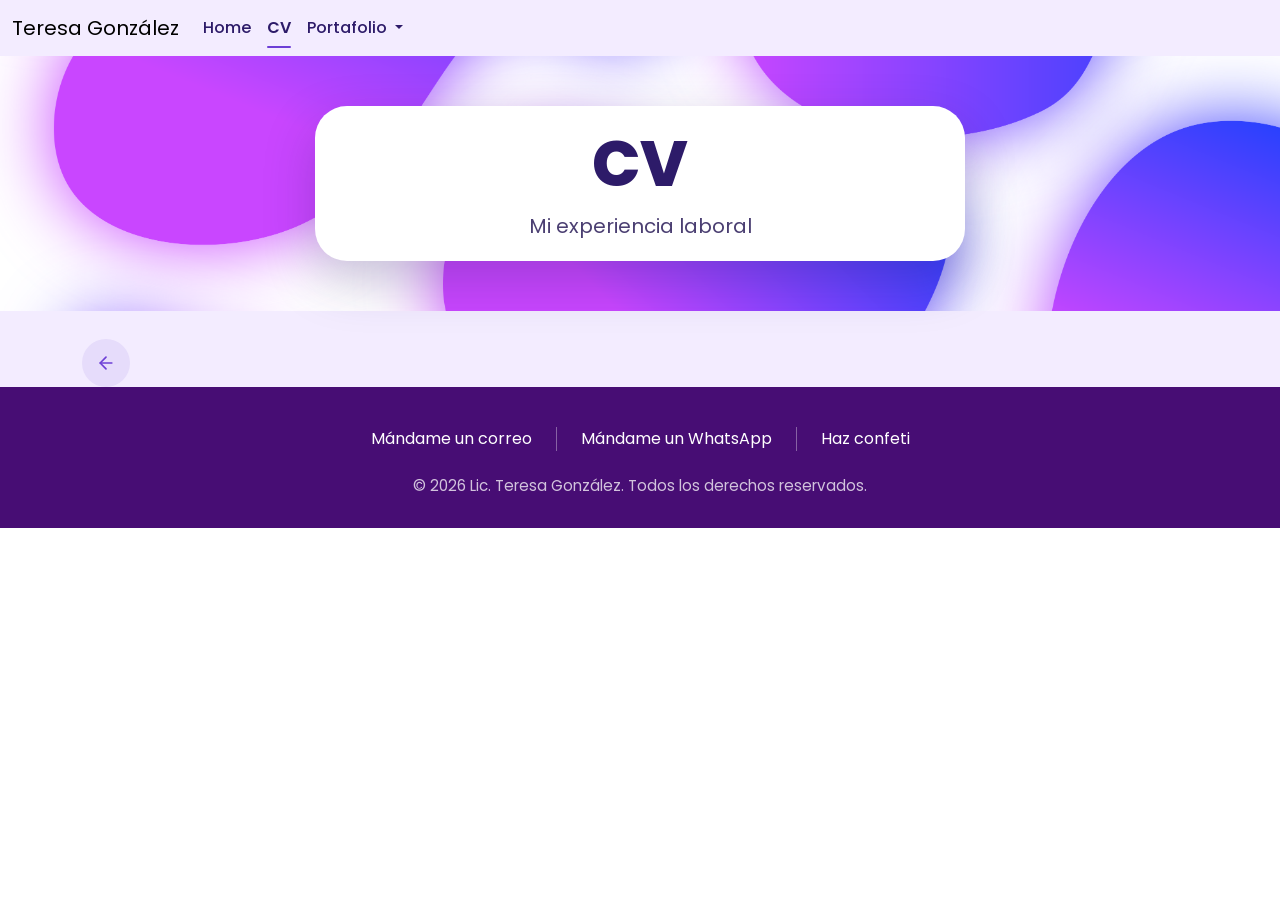
==== Links/CV.html @ d0bfdb19 "Add files via upload" ====
<!doctype html>
<html lang="en">
  <head>
    <meta charset="UTF-8" />
    <meta name="viewport" content="width=device-width, initial-scale=1.0" />
    <title>Portafolio</title>
    <link
      href="https://cdn.jsdelivr.net/npm/bootstrap@5.3.3/dist/css/bootstrap.min.css"
      rel="stylesheet"
    />
    <link rel="preconnect" href="https://fonts.googleapis.com" />
    <link rel="preconnect" href="https://fonts.gstatic.com" crossorigin />
    <link
      href="https://fonts.googleapis.com/css2?family=Poppins:wght@400;500;600;700;800&display=swap"
      rel="stylesheet"
    />
    <link rel="stylesheet" href="../style.css" />
  </head>
  <body>
    <nav class="navbar navbar-expand-lg navbar-light main-nav">
      <div class="container-fluid">
        <a class="navbar-brand" href="#">Teresa González</a>
        <button
          class="navbar-toggler"
          type="button"
          data-bs-toggle="collapse"
          data-bs-target="#navbarNavDropdown"
          aria-controls="navbarNavDropdown"
          aria-expanded="false"
          aria-label="Toggle navigation"
        >
          <span class="navbar-toggler-icon"></span>
        </button>
        <div class="collapse navbar-collapse" id="navbarNavDropdown">
          <ul class="navbar-nav">
            <li class="nav-item">
              <a
                class="nav-link"
                href="../index.html"
                >Home</a
              >
            </li>
            <li class="nav-item">
              <a class="nav-link active" aria-current="page" href="CV.html">CV</a>
            </li>
            <li class="nav-item dropdown">
              <a
                class="nav-link dropdown-toggle"
                href="#"
                id="navbarDropdownMenuLink"
                role="button"
                data-bs-toggle="dropdown"
                aria-expanded="false"
              >
                Portafolio
              </a>
              <ul
                class="dropdown-menu"
                aria-labelledby="navbarDropdownMenuLink"
              >
                  <a class="dropdown-item" href="MotionGraphics.html"
                    >Motion Graphics</a
                  >
                </li>
                <li>
                  <a class="dropdown-item" href="Manufactura.html"
                    >Manufactura</a
                  >
                </li>
                <li>
                  <a class="dropdown-item" href="Renders.html">Renders</a>
                </li>
                <li>
                  <a class="dropdown-item" href="DiseñoGrafico.html"
                    >Diseño Gráfico</a
                  >
                </li>
              </ul>
            </li>
          </ul>
        </div>
      </div>
    </nav>
    <section class="page-hero">
        <div class="page-hero-box">
            <h1>CV</h1>
            <p>Mi experiencia laboral</p>
        </div>
    </section>
    <section class="back-section">
      <div class="container">
        <a href="Portafolio.html" class="card-h-arrow" aria-label="Volver a Portafolio">
          <svg width="20" height="20" viewBox="0 0 24 24" fill="none"
              stroke="currentColor" stroke-width="2"
              stroke-linecap="round" stroke-linejoin="round" aria-hidden="true">
            <line x1="19" y1="12" x2="5" y2="12" />
            <polyline points="12 19 5 12 12 5" />
          </svg>
        </a>
      </div>
    </section>
    <footer class="site-footer">
      <nav class="footer-links" aria-label="Contacto">
        <a href="mailto:teresasofiagonzalez@gmail.com">Mándame un correo</a>
        <a
          href="https://wa.me/525539582514"
          target="_blank"
          rel="noopener noreferrer"
          >Mándame un WhatsApp</a
        >
        <a
          href="https://confettipage.com/en"
          target="_blank"
          rel="noopener noreferrer"
          >Haz confeti</a
        >
      </nav>
      <p class="footer-copy">
        © 2026 Lic. Teresa González. Todos los derechos reservados.
      </p>
    </footer>
    <script src="https://cdn.jsdelivr.net/npm/bootstrap@5.3.3/dist/js/bootstrap.bundle.min.js"></script>
  </body>
</html>
---- style.css ----
body {
  font-family: "Poppins", sans-serif;
}

.hero {
  background-image: url("./Images/fondoPorta.png");
  background-size: cover;
  background-position: center;
  background-repeat: no-repeat;
  min-height: calc(100vh - 56px); /* alto de pantalla menos la navbar */
  padding: 60px 0;
  display: flex;
  align-items: center;
  overflow: hidden;
}

.hero > .container-fluid {
  width: 100%;
  isolation: isolate;
}

/* Foto más grande */
.profile-pic {
  width: min(460px, 80vw);
  aspect-ratio: 1;
  object-fit: cover;
  border-radius: 50%;
  border: 10px solid #fcfaff;
  box-shadow: 0 14px 40px rgba(0, 0, 0, 0.3);
}

/* Controla la distancia entre la foto y el texto */
.hero-row {
  column-gap: 100px; /* sube o baja este valor para acercar o alejar */
}

.hero-text {
  position: relative; /* sin isolation aquí */
  max-width: 720px;
  padding: 50px 56px;
  background: #fcfaff;
  border-radius: 32px;
  box-shadow: 0 20px 50px rgba(45, 27, 105, 0.25);
}

/* Rectángulo morado detrás, desplazado arriba y a la derecha */

/* Textos más grandes */
.hero-hello {
  margin: 0;
  font-size: clamp(1.8rem, 3.5vw, 3rem);
  font-weight: 500;
  color: #2d1b69;
}

.hero-name {
  margin: 0 0 14px;
  font-size: clamp(4.5rem, 11vw, 9rem);
  font-weight: 800;
  line-height: 0.95;
  color: #2d1b69;
}

.hero-role {
  font-size: clamp(1.5rem, 3vw, 2.4rem);
  font-weight: 700;
  color: #2d1b69;
}

.hero-tags {
  font-size: clamp(1.1rem, 1.8vw, 1.5rem);
  color: #2d1b69;
  margin-bottom: 14px;
}

.hero-desc {
  max-width: 560px;
  font-size: clamp(1rem, 1.4vw, 1.2rem);
  color: #3f3470;
}

.card-h {
  flex-direction: row; /* imagen a la izquierda, texto a la derecha */
  align-items: center;
  gap: 24px;
  padding: 20px 24px;
  border: 1px solid #ece6fb;
  border-radius: 20px;
  background: #fcfaff;
  transition:
    transform 0.2s ease,
    box-shadow 0.2s ease;
}

.card-h:hover {
  transform: translateY(-4px);
  box-shadow: 0 10px 25px rgba(91, 58, 180, 0.18);
}

.card-h-img {
  width: 160px;
  height: 160px;
  flex-shrink: 0; /* la imagen no se encoge */
  object-fit: contain;
}

.card-h-body {
  flex: 1;
}

.card-h-title {
  margin-bottom: 8px;
  font-weight: 700;
  font-size: 2rem;
}

.card-h-title a {
  color: #2d1b69;
  text-decoration: none;
}

.card-h-text {
  margin: 0;
  color: #4b3f72;
}

.card-h-arrow {
  align-self: flex-end; /* la flecha queda abajo a la derecha */
  display: flex;
  align-items: center;
  justify-content: center;
  width: 48px;
  height: 48px;
  border-radius: 50%;
  background: #e6dcfb;
  color: #6d3fd6;
  font-size: 1.3rem;
  transition: background 0.2s ease;
}

.card-h:hover .card-h-arrow {
  background: #d3c0f7;
}

/* En pantallas pequeñas la imagen se reduce */
@media (max-width: 576px) {
  .card-h-img {
    width: 100px;
    height: 100px;
  }
}
.navbar .nav-link {
  position: relative;
  color: #2d1b69;
  font-weight: 500;
}

.navbar .nav-link::before {
  content: "";
  position: absolute;
  left: 0.5rem;
  right: 0.5rem;
  bottom: 0;
  height: 2px;
  background: #6d3fd6;
  border-radius: 2px;
  transform: scaleX(0); /* oculto por defecto */
  transition: transform 0.2s ease;
}

.navbar .nav-link:hover::before,
.navbar .nav-link.active::before {
  transform: scaleX(1); /* visible en hover y en la página actual */
}

.navbar .nav-link.active {
  color: #2d1b69;
  font-weight: 600;
}
.cards-section {
  background-color: #f3ecff;
  padding: 40px 0;
}
.main-nav {
  background-color: #f3ecff;
}

.site-footer {
  background-color: #470d74; /* morado oscuro, el mismo de tus títulos */
  color: #fff;
  text-align: center;
  padding: 40px 20px 30px;
}

.footer-links {
  display: flex;
  justify-content: center;
  align-items: center;
  flex-wrap: wrap;
  gap: 12px 0;
  margin-bottom: 24px;
}

.footer-links a {
  color: #fff;
  text-decoration: none;
  padding: 0 24px;
}

/* Separador vertical entre enlaces */
.footer-links a + a {
  border-left: 1px solid rgba(255, 255, 255, 0.35);
}

.footer-links a:hover {
  color: #d3c0f7; /* lavanda al pasar el cursor */
  text-decoration: underline;
}

.footer-copy {
  margin: 0;
  font-size: 0.95rem;
  color: rgba(255, 255, 255, 0.75);
}

/* En pantallas chicas los enlaces se apilan, sin separador */
@media (max-width: 576px) {
  .footer-links {
    flex-direction: column;
  }
  .footer-links a + a {
    border-left: none;
  }
}

.page-hero {
  background-image: url("./Images/fondoPorta.png");
  background-size: cover;
  background-position: center;
  background-repeat: no-repeat;
  padding: 50px 30px;
  display: flex;
  justify-content: center;
}

.page-hero-box {
  width: 100%;
  max-width: 650px;
  padding: 20px 20px;
  background: #fff;
  border-radius: 32px;
  box-shadow: 0 20px 50px rgba(45, 27, 105, 0.25);
  text-align: center;
}

.page-hero-box h1 {
  margin-bottom: 8px;
  font-size: clamp(2.4rem, 6vw, 4rem);
  font-weight: 800;
  color: #2d1b69;
}

.page-hero-box p {
  margin: 0;
  font-size: clamp(1rem, 2vw, 1.25rem);
  color: #4b3f72;
}
.back-section {
  background-color: #f3ecff;
  padding: 28px 0 0;
}

/* Extras para usar .card-h-arrow como enlace independiente */
a.card-h-arrow {
  text-decoration: none;
  transition:
    background 0.2s ease,
    transform 0.2s ease;
}

a.card-h-arrow:hover {
  background: #d3c0f7; /* mismo color que el hover de las cards */
  color: #6d3fd6;
  transform: translateX(-3px); /* la flecha "se asoma" hacia atrás */
}
.gallery-section {
  background-color: #f3ecff; /* continúa la franja lavanda de la flecha */
  padding: 20px 0 30px;
}

.subtitle {
  margin-bottom: 24px;
  font-size: clamp(1.6rem, 3vw, 2.2rem);
  font-weight: 800;
  color: #2d1b69;
}

/* Línea de acento bajo el título */
.subtitle::after {
  content: "";
  display: block;
  width: 100px;
  height: 4px;
  margin-top: 10px;
  border-radius: 2px;
  background: #6d3fd6;
}

.parent2 {
  display: grid;
  grid-template-columns: repeat(4, 1fr);
  gap: 24px;
}

.parent2 > .carousel,
.single-gallery > .carousel {
  min-width: 0;
  border-radius: 20px;
  overflow: hidden;
  box-shadow: 0 10px 25px rgba(45, 27, 105, 0.15);
}

/* Imágenes cuadradas */
.parent2 .carousel-item img {
  aspect-ratio: 1 / 1;
  object-fit: cover;
}
.single-gallery {
  max-width: 1000px;
  margin: 0 auto;
}

/* Evita que se acumule el espacio entre secciones consecutivas */
.gallery-section + .gallery-section {
  padding-top: 0;
}
@media (max-width: 1199px) {
  .parent2 {
    grid-template-columns: repeat(2, 1fr);
  }
}

@media (max-width: 575px) {
  .parent2 {
    grid-template-columns: 1fr;
  }
}

.carousel-control-prev-icon {
  background-image: url("data:image/svg+xml,%3csvg xmlns='http://www.w3.org/2000/svg' viewBox='0 0 16 16' fill='%23e6e6e6'%3e%3cpath d='M11.354 1.646a.5.5 0 0 1 0 .708L5.707 8l5.647 5.646a.5.5 0 0 1-.708.708l-6-6a.5.5 0 0 1 0-.708l6-6a.5.5 0 0 1 .708 0z'/%3e%3c/svg%3e");
}

.carousel-control-next-icon {
  background-image: url("data:image/svg+xml,%3csvg xmlns='http://www.w3.org/2000/svg' viewBox='0 0 16 16' fill='%23e6e6e6'%3e%3cpath d='M4.646 1.646a.5.5 0 0 1 .708 0l6 6a.5.5 0 0 1 0 .708l-6 6a.5.5 0 0 1-.708-.708L10.293 8 4.646 2.354a.5.5 0 0 1 0-.708z'/%3e%3c/svg%3e");
}

/* Sombra oscura para que se lea sobre cualquier imagen */
.carousel-control-prev-icon,
.carousel-control-next-icon {
  filter: drop-shadow(0 1px 3px rgba(0, 0, 0, 0.8));
}
.carousel-control-prev,
.carousel-control-next {
  opacity: 1;
}
.contenedor-logos {
  display: grid;
  grid-template-columns: repeat(3, 1fr);
  gap: 24px;
}

.video-card {
  min-width: 0;
  border-radius: 20px;
  overflow: hidden;
  box-shadow: 0 10px 25px rgba(45, 27, 105, 0.15);
  background: #fff;
}

.video-loop {
  display: block;
  width: 100%;
  aspect-ratio: 16 / 9;
  object-fit: cover;
}

@media (max-width: 991px) {
  .contenedor-logos {
    grid-template-columns: 1fr; /* apilados en tablet y celular */
  }
}
/* Carrusel con altura fija para imágenes de distintos tamaños */
.carousel-fixed .carousel-item {
  background: #fff; /* color de las franjas */
}

.carousel-fixed .carousel-item img {
  width: 100%;
  height: var(--carousel-h, clamp(260px, 45vw, 450px)); /* valor por defecto */
  aspect-ratio: auto;
  object-fit: contain;
}

/* Primer carrusel: más alto */
.carousel-tall {
  --carousel-h: clamp(320px, 60vw, 650px);
}

/* Segundo carrusel: imágenes cuadradas con altura máxima */
.carousel-compact {
  --carousel-h: clamp(320px, 40vw, 590px);
}

/* Ancho máximo propio para el carrusel de imágenes cuadradas */
.single-gallery--narrow {
  max-width: 600px;
}

.single-gallery--wide {
  max-width: 900px;
}
.single-image {
  max-width: 900px; /* ancho máximo, igual que el carrusel ancho */
  margin: 0 auto;
}

.single-image img {
  display: block;
  width: 100%;
  height: auto; /* respeta la proporción original */
  max-height: 600px; /* altura máxima */
  object-fit: contain; /* se ve completa, sin recortes */
  margin: 0 auto;
  border-radius: 20px;
}
.pair-gallery {
  display: grid;
  grid-template-columns: repeat(2, 1fr); /* dos columnas en pantallas grandes */
  gap: 24px;
  max-width: 1000px;
  margin: 0 auto;
}

/* Cada carrusel llena su columna en lugar de usar su ancho máximo propio */
.pair-gallery > .single-gallery {
  max-width: none;
  margin: 0;
  min-width: 0; /* evita que una imagen grande desborde la columna */
}

/* En tablet y celular: uno debajo del otro */
@media (max-width: 991px) {
  .pair-gallery {
    grid-template-columns: 1fr;
    max-width: 600px; /* mismo ancho que tenían apilados */
  }
}
.video-row {
  display: flex;
  flex-wrap: nowrap;
  align-items: center;
  justify-content: center;
  gap: 16px;
}

.video-item {
  flex: var(--flex-w, 1) 1 0%;
  min-width: 0;
  border-radius: 16px;
  overflow: hidden;
  box-shadow: 0 10px 25px rgba(45, 27, 105, 0.15);
}

.video-item video {
  display: block;
  width: 100%;
  height: auto;
}

@media (max-width: 575px) {
  .video-row {
    gap: 8px;
  }
  .video-item {
    border-radius: 10px;
  }
}
/* Contenedor específico para cuando hay un solo video */
.single-video-wrapper {
  display: flex;
  justify-content: center;
  width: 100%;
}

/* Controla el tamaño del bloque del video según su formato */
.single-video-wrapper .video-item {
  width: 100%;
  max-width: 700px; /* <-- Ancho máximo ideal. Puedes subirlo a 900px si es horizontal, o bajarlo a 450px si es vertical/story */
  border-radius: 16px;
  overflow: hidden;
  box-shadow: 0 10px 25px rgba(45, 27, 105, 0.15);
}

.single-video-wrapper .video-item video {
  display: block;
  width: 100%;
  height: auto; /* Respeta la proporción natural del video (cuadrado, horizontal o vertical) */
}
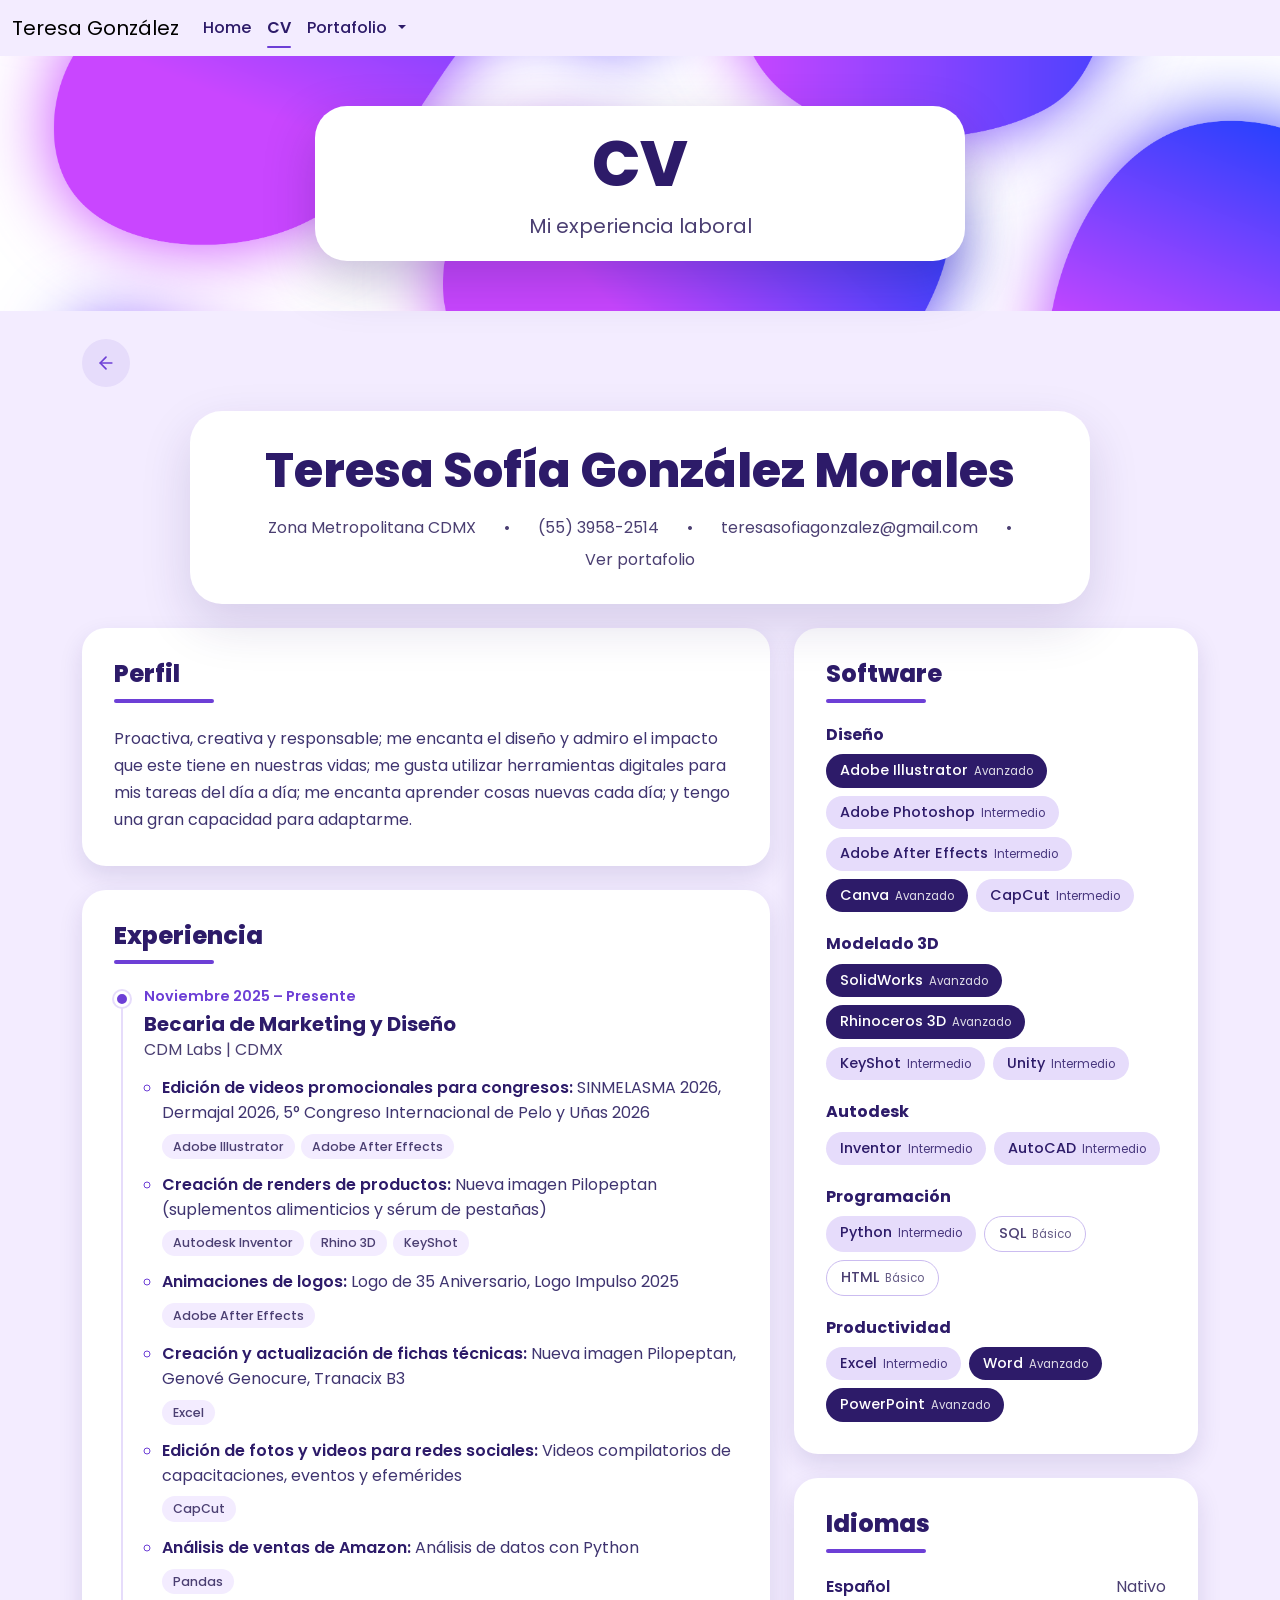
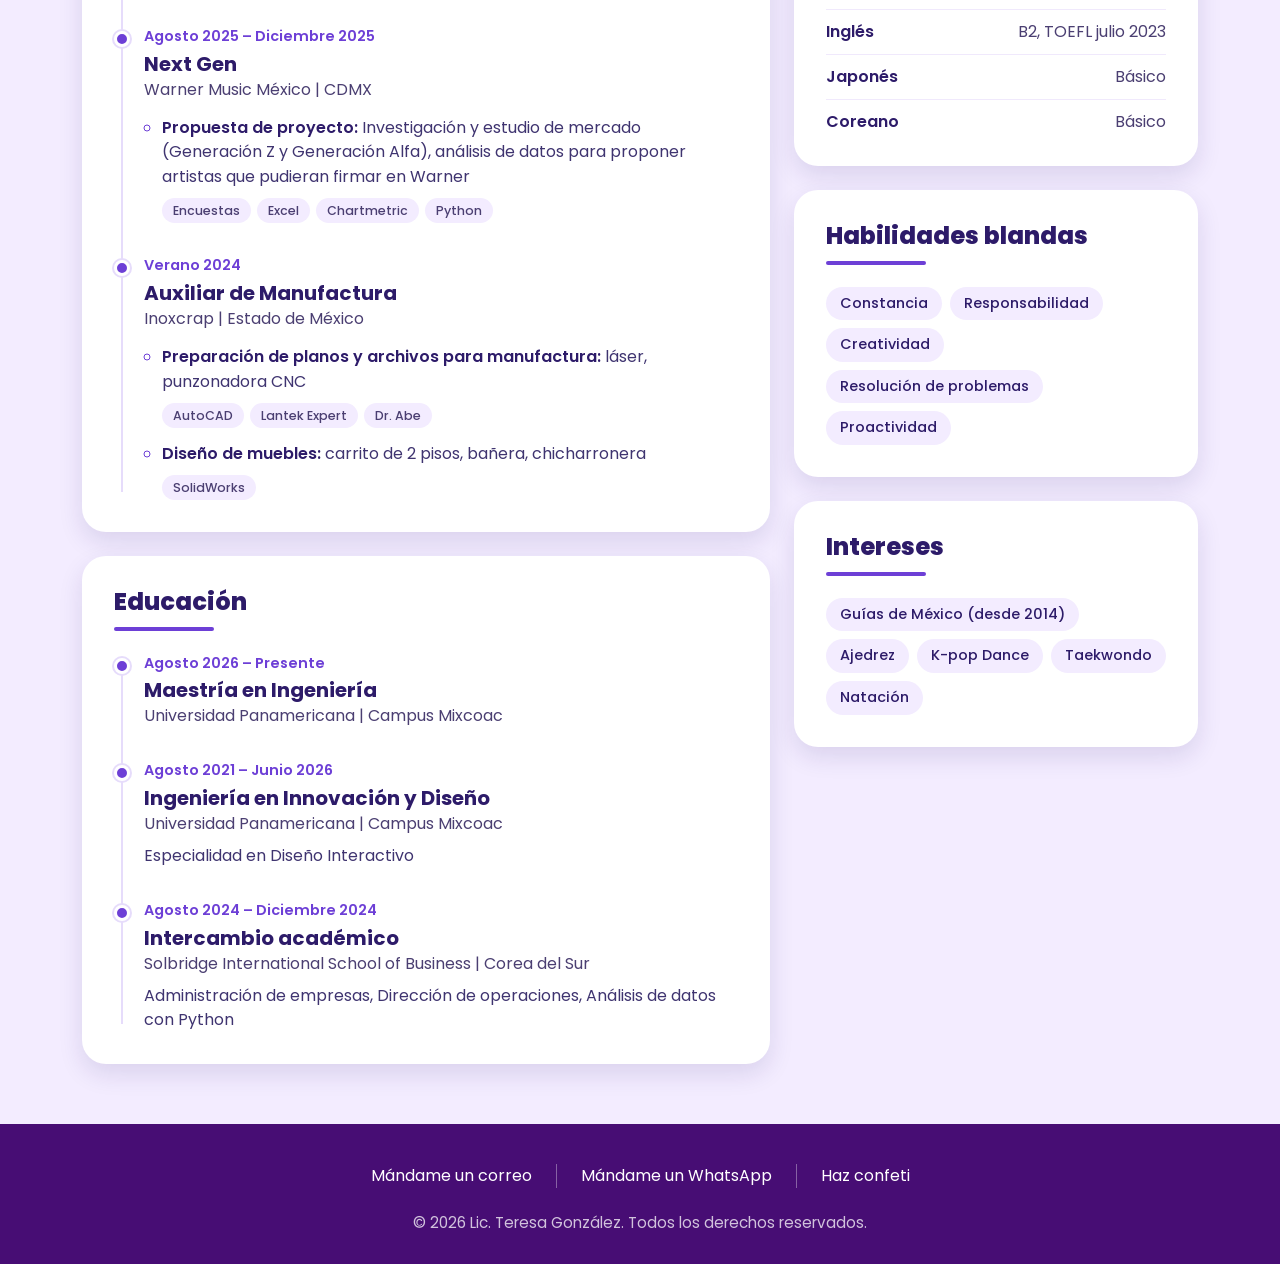
==== commit 6b53ad3d: "Refactor CV.html structure and navigation" ====
--- a/Links/CV.html
+++ b/Links/CV.html
@@ -34,30 +34,28 @@
         <div class="collapse navbar-collapse" id="navbarNavDropdown">
           <ul class="navbar-nav">
             <li class="nav-item">
-              <a
-                class="nav-link"
-                href="../index.html"
-                >Home</a
+              <a class="nav-link" href="../index.html">Home</a>
+            </li>
+            <li class="nav-item">
+              <a class="nav-link active" aria-current="page" href="CV.html"
+                >CV</a
               >
             </li>
-            <li class="nav-item">
-              <a class="nav-link active" aria-current="page" href="CV.html">CV</a>
-            </li>
-            <li class="nav-item dropdown">
+            <li class="nav-item dropdown nav-split">
+              <a class="nav-link" data-page="portafolio" href="Portafolio.html"
+                >Portafolio</a
+              >
               <a
-                class="nav-link dropdown-toggle"
+                class="nav-link dropdown-toggle dropdown-toggle-split"
                 href="#"
-                id="navbarDropdownMenuLink"
                 role="button"
                 data-bs-toggle="dropdown"
                 aria-expanded="false"
               >
-                Portafolio
+                <span class="visually-hidden">Abrir secciones</span>
               </a>
-              <ul
-                class="dropdown-menu"
-                aria-labelledby="navbarDropdownMenuLink"
-              >
+              <ul class="dropdown-menu">
+                <li>
                   <a class="dropdown-item" href="MotionGraphics.html"
                     >Motion Graphics</a
                   >
@@ -82,21 +80,325 @@
       </div>
     </nav>
     <section class="page-hero">
-        <div class="page-hero-box">
-            <h1>CV</h1>
-            <p>Mi experiencia laboral</p>
-        </div>
+      <div class="page-hero-box">
+        <h1>CV</h1>
+        <p>Mi experiencia laboral</p>
+      </div>
     </section>
-    <section class="back-section">
+    <section class="bac-section">
       <div class="container">
-        <a href="Portafolio.html" class="card-h-arrow" aria-label="Volver a Portafolio">
-          <svg width="20" height="20" viewBox="0 0 24 24" fill="none"
-              stroke="currentColor" stroke-width="2"
-              stroke-linecap="round" stroke-linejoin="round" aria-hidden="true">
+        <a
+          href="../index.html"
+          class="card-h-arrow"
+          aria-label="Volver a Portafolio"
+        >
+          <svg
+            width="20"
+            height="20"
+            viewBox="0 0 24 24"
+            fill="none"
+            stroke="currentColor"
+            stroke-width="2"
+            stroke-linecap="round"
+            stroke-linejoin="round"
+            aria-hidden="true"
+          >
             <line x1="19" y1="12" x2="5" y2="12" />
             <polyline points="12 19 5 12 12 5" />
           </svg>
         </a>
+      </div>
+    </section>
+    <section class="cv-header">
+      <div class="cv-id-card">
+        <h2 class="cv-name">Teresa Sofía González Morales</h2>
+
+        <ul class="cv-contact">
+          <li>Zona Metropolitana CDMX</li>
+          <li>•</li>
+          <li><a href="tel:+525539582514">(55) 3958-2514</a></li>
+          <li>•</li>
+          <li>
+            <a href="mailto:teresasofiagonzalez@gmail.com"
+              >teresasofiagonzalez@gmail.com</a
+            >
+          </li>
+          <li>•</li>
+          <li><a href="Portafolio.html">Ver portafolio</a></li>
+        </ul>
+      </div>
+    </section>
+
+    <!-- ================= CONTENIDO ================= -->
+    <section class="gallery-section cv-section">
+      <div class="container">
+        <div class="cv-wrap">
+          <!-- ===== Columna principal ===== -->
+          <div class="cv-col">
+            <!-- Perfil -->
+            <article class="cv-card">
+              <h2 class="subtitle">Perfil</h2>
+              <p class="cv-profile">
+                Proactiva, creativa y responsable; me encanta el diseño y admiro
+                el impacto que este tiene en nuestras vidas; me gusta utilizar
+                herramientas digitales para mis tareas del día a día; me encanta
+                aprender cosas nuevas cada día; y tengo una gran capacidad para
+                adaptarme.
+              </p>
+            </article>
+
+            <!-- Experiencia -->
+            <article class="cv-card">
+              <h2 class="subtitle">Experiencia</h2>
+
+              <ol class="timeline">
+                <li class="timeline-item">
+                  <p class="cv-date">Noviembre 2025 – Presente</p>
+                  <h3 class="cv-role">Becaria de Marketing y Diseño</h3>
+                  <p class="cv-org">CDM Labs | CDMX</p>
+
+                  <ul class="cv-tasks">
+                    <li>
+                      <strong
+                        >Edición de videos promocionales para congresos:</strong
+                      >
+                      SINMELASMA 2026, Dermajal 2026, 5° Congreso Internacional
+                      de Pelo y Uñas 2026
+                      <span class="cv-tools">
+                        <span>Adobe Illustrator</span>
+                        <span>Adobe After Effects</span>
+                      </span>
+                    </li>
+                    <li>
+                      <strong>Creación de renders de productos:</strong> Nueva
+                      imagen Pilopeptan (suplementos alimenticios y sérum de
+                      pestañas)
+                      <span class="cv-tools">
+                        <span>Autodesk Inventor</span>
+                        <span>Rhino 3D</span>
+                        <span>KeyShot</span>
+                      </span>
+                    </li>
+                    <li>
+                      <strong>Animaciones de logos:</strong> Logo de 35
+                      Aniversario, Logo Impulso 2025
+                      <span class="cv-tools">
+                        <span>Adobe After Effects</span>
+                      </span>
+                    </li>
+                    <li>
+                      <strong
+                        >Creación y actualización de fichas técnicas:</strong
+                      >
+                      Nueva imagen Pilopeptan, Genové Genocure, Tranacix B3
+                      <span class="cv-tools">
+                        <span>Excel</span>
+                      </span>
+                    </li>
+                    <li>
+                      <strong
+                        >Edición de fotos y videos para redes sociales:</strong
+                      >
+                      Videos compilatorios de capacitaciones, eventos y
+                      efemérides
+                      <span class="cv-tools">
+                        <span>CapCut</span>
+                      </span>
+                    </li>
+                    <li>
+                      <strong>Análisis de ventas de Amazon:</strong> Análisis de
+                      datos con Python
+                      <span class="cv-tools">
+                        <span>Pandas</span>
+                      </span>
+                    </li>
+                  </ul>
+                </li>
+
+                <li class="timeline-item">
+                  <p class="cv-date">Agosto 2025 – Diciembre 2025</p>
+                  <h3 class="cv-role">Next Gen</h3>
+                  <p class="cv-org">Warner Music México | CDMX</p>
+
+                  <ul class="cv-tasks">
+                    <li>
+                      <strong>Propuesta de proyecto:</strong> Investigación y
+                      estudio de mercado (Generación Z y Generación Alfa),
+                      análisis de datos para proponer artistas que pudieran
+                      firmar en Warner
+                      <span class="cv-tools">
+                        <span>Encuestas</span>
+                        <span>Excel</span>
+                        <span>Chartmetric</span>
+                        <span>Python</span>
+                      </span>
+                    </li>
+                  </ul>
+                </li>
+
+                <li class="timeline-item">
+                  <p class="cv-date">Verano 2024</p>
+                  <h3 class="cv-role">Auxiliar de Manufactura</h3>
+                  <p class="cv-org">Inoxcrap | Estado de México</p>
+
+                  <ul class="cv-tasks">
+                    <li>
+                      <strong
+                        >Preparación de planos y archivos para
+                        manufactura:</strong
+                      >
+                      láser, punzonadora CNC
+                      <span class="cv-tools">
+                        <span>AutoCAD</span>
+                        <span>Lantek Expert</span>
+                        <span>Dr. Abe</span>
+                      </span>
+                    </li>
+                    <li>
+                      <strong>Diseño de muebles:</strong> carrito de 2 pisos,
+                      bañera, chicharronera
+                      <span class="cv-tools">
+                        <span>SolidWorks</span>
+                      </span>
+                    </li>
+                  </ul>
+                </li>
+              </ol>
+            </article>
+
+            <!-- Educación -->
+            <article class="cv-card">
+              <h2 class="subtitle">Educación</h2>
+
+              <ol class="timeline">
+                <li class="timeline-item">
+                  <p class="cv-date">Agosto 2026 – Presente</p>
+                  <h3 class="cv-role">Maestría en Ingeniería</h3>
+                  <p class="cv-org">
+                    Universidad Panamericana | Campus Mixcoac
+                  </p>
+                </li>
+
+                <li class="timeline-item">
+                  <p class="cv-date">Agosto 2021 – Junio 2026</p>
+                  <h3 class="cv-role">Ingeniería en Innovación y Diseño</h3>
+                  <p class="cv-org">
+                    Universidad Panamericana | Campus Mixcoac
+                  </p>
+                  <p class="cv-detail">Especialidad en Diseño Interactivo</p>
+                </li>
+
+                <li class="timeline-item">
+                  <p class="cv-date">Agosto 2024 – Diciembre 2024</p>
+                  <h3 class="cv-role">Intercambio académico</h3>
+                  <p class="cv-org">
+                    Solbridge International School of Business | Corea del Sur
+                  </p>
+                  <p class="cv-detail">
+                    Administración de empresas, Dirección de operaciones,
+                    Análisis de datos con Python
+                  </p>
+                </li>
+              </ol>
+            </article>
+          </div>
+
+          <!-- ===== Columna lateral ===== -->
+          <aside class="cv-col">
+            <!-- Software -->
+            <article class="cv-card">
+              <h2 class="subtitle">Software</h2>
+
+              <h3 class="cv-group">Diseño</h3>
+              <ul class="skill-list">
+                <li class="skill lvl-adv">
+                  Adobe Illustrator <small>Avanzado</small>
+                </li>
+                <li class="skill lvl-int">
+                  Adobe Photoshop <small>Intermedio</small>
+                </li>
+                <li class="skill lvl-int">
+                  Adobe After Effects <small>Intermedio</small>
+                </li>
+                <li class="skill lvl-adv">Canva <small>Avanzado</small></li>
+                <li class="skill lvl-int">CapCut <small>Intermedio</small></li>
+              </ul>
+
+              <h3 class="cv-group">Modelado 3D</h3>
+              <ul class="skill-list">
+                <li class="skill lvl-adv">
+                  SolidWorks <small>Avanzado</small>
+                </li>
+                <li class="skill lvl-adv">
+                  Rhinoceros 3D <small>Avanzado</small>
+                </li>
+                <li class="skill lvl-int">KeyShot <small>Intermedio</small></li>
+                <li class="skill lvl-int">Unity <small>Intermedio</small></li>
+              </ul>
+
+              <h3 class="cv-group">Autodesk</h3>
+              <ul class="skill-list">
+                <li class="skill lvl-int">
+                  Inventor <small>Intermedio</small>
+                </li>
+                <li class="skill lvl-int">AutoCAD <small>Intermedio</small></li>
+              </ul>
+
+              <h3 class="cv-group">Programación</h3>
+              <ul class="skill-list">
+                <li class="skill lvl-int">Python <small>Intermedio</small></li>
+                <li class="skill lvl-bas">SQL <small>Básico</small></li>
+                <li class="skill lvl-bas">HTML <small>Básico</small></li>
+              </ul>
+
+              <h3 class="cv-group">Productividad</h3>
+              <ul class="skill-list">
+                <li class="skill lvl-int">Excel <small>Intermedio</small></li>
+                <li class="skill lvl-adv">Word <small>Avanzado</small></li>
+                <li class="skill lvl-adv">
+                  PowerPoint <small>Avanzado</small>
+                </li>
+              </ul>
+            </article>
+
+            <!-- Idiomas -->
+            <article class="cv-card">
+              <h2 class="subtitle">Idiomas</h2>
+              <ul class="lang-list">
+                <li><strong>Español</strong> <span>Nativo</span></li>
+                <li>
+                  <strong>Inglés</strong> <span>B2, TOEFL julio 2023</span>
+                </li>
+                <li><strong>Japonés</strong> <span>Básico</span></li>
+                <li><strong>Coreano</strong> <span>Básico</span></li>
+              </ul>
+            </article>
+
+            <!-- Habilidades blandas -->
+            <article class="cv-card">
+              <h2 class="subtitle">Habilidades blandas</h2>
+              <ul class="chip-list">
+                <li>Constancia</li>
+                <li>Responsabilidad</li>
+                <li>Creatividad</li>
+                <li>Resolución de problemas</li>
+                <li>Proactividad</li>
+              </ul>
+            </article>
+
+            <!-- Intereses -->
+            <article class="cv-card">
+              <h2 class="subtitle">Intereses</h2>
+              <ul class="chip-list">
+                <li>Guías de México (desde 2014)</li>
+                <li>Ajedrez</li>
+                <li>K-pop Dance</li>
+                <li>Taekwondo</li>
+                <li>Natación</li>
+              </ul>
+            </article>
+          </aside>
+        </div>
       </div>
     </section>
     <footer class="site-footer">
--- a/style.css
+++ b/style.css
@@ -1,4 +1,4 @@
-     body {
+body {
   font-family: "Poppins", sans-serif;
 }
 
@@ -266,10 +266,13 @@
   color: #4b3f72;
 }
 .back-section {
+  background-color: #ffffff;
+  padding: 28px 0 0;
+}
+.bac-section {
   background-color: #f3ecff;
   padding: 28px 0 0;
 }
-
 /* Extras para usar .card-h-arrow como enlace independiente */
 a.card-h-arrow {
   text-decoration: none;
@@ -284,7 +287,7 @@
   transform: translateX(-3px); /* la flecha "se asoma" hacia atrás */
 }
 .gallery-section {
-  background-color: #f3ecff; /* continúa la franja lavanda de la flecha */
+  background-color: #ffffff; /* continúa la franja lavanda de la flecha */
   padding: 20px 0 30px;
 }
 
@@ -506,3 +509,405 @@
   width: 100%;
   height: auto; /* Respeta la proporción natural del video (cuadrado, horizontal o vertical) */
 }
+/* =====================================================
+   CV: pega todo este bloque al final de tu style.css
+   (reutiliza .page-hero, .gallery-section, .subtitle y
+   .site-footer que ya tienes)
+   ===================================================== */
+
+.cv-contact {
+  display: flex;
+  flex-wrap: wrap;
+  justify-content: center;
+  gap: 8px 28px;
+  margin: 18px 0 0;
+  padding: 0;
+  list-style: none;
+  color: #4b3f72;
+}
+
+.cv-contact a {
+  color: #4b3f72;
+  text-decoration: none;
+  border-bottom: 1px solid transparent;
+  transition:
+    color 0.2s ease,
+    border-color 0.2s ease;
+}
+
+.cv-contact a:hover {
+  color: #6d3fd6;
+  border-bottom-color: #6d3fd6;
+}
+
+/* ---------- Distribución ---------- */
+.cv-section {
+  padding-top: 40px;
+  padding-bottom: 60px;
+}
+
+.cv-wrap {
+  display: grid;
+  grid-template-columns: minmax(0, 1.7fr) minmax(0, 1fr);
+  gap: 24px;
+  align-items: start;
+}
+
+.cv-col {
+  display: flex;
+  flex-direction: column;
+  gap: 24px;
+  min-width: 0;
+}
+
+.cv-card {
+  padding: 32px;
+  background: #fff;
+  border-radius: 24px;
+  box-shadow: 0 10px 25px rgba(45, 27, 105, 0.12);
+}
+
+.cv-card .subtitle {
+  margin-bottom: 22px;
+  font-size: 1.5rem;
+}
+
+.cv-profile {
+  margin: 0;
+  color: #3f3470;
+  line-height: 1.7;
+}
+
+/* ---------- Línea de tiempo (experiencia y educación) ---------- */
+.timeline {
+  position: relative;
+  margin: 0;
+  padding: 0 0 0 30px;
+  list-style: none;
+}
+
+/* Línea vertical */
+.timeline::before {
+  content: "";
+  position: absolute;
+  top: 8px;
+  bottom: 8px;
+  left: 7px;
+  width: 2px;
+  background: #e6dcfb;
+}
+
+.timeline-item {
+  position: relative;
+  padding-bottom: 32px;
+}
+
+.timeline-item:last-child {
+  padding-bottom: 0;
+}
+
+/* Punto de cada entrada */
+.timeline-item::before {
+  content: "";
+  position: absolute;
+  top: 5px;
+  left: -30px;
+  width: 16px;
+  height: 16px;
+  border-radius: 50%;
+  background: #6d3fd6;
+  border: 3px solid #fff;
+  box-shadow: 0 0 0 2px #e6dcfb;
+}
+
+.cv-date {
+  margin: 0 0 4px;
+  font-size: 0.9rem;
+  font-weight: 600;
+  color: #6d3fd6;
+}
+
+.cv-role {
+  margin: 0;
+  font-size: 1.25rem;
+  font-weight: 700;
+  color: #2d1b69;
+}
+
+.cv-org {
+  margin: 2px 0 0;
+  color: #4b3f72;
+}
+
+.cv-detail {
+  margin: 8px 0 0;
+  color: #3f3470;
+}
+
+/* ---------- Tareas con herramientas ---------- */
+.cv-tasks {
+  margin: 14px 0 0;
+  padding-left: 1.1rem;
+  color: #3f3470;
+}
+
+.cv-tasks > li {
+  margin-bottom: 14px;
+  line-height: 1.55;
+}
+
+.cv-tasks > li:last-child {
+  margin-bottom: 0;
+}
+
+.cv-tasks > li::marker {
+  color: #6d3fd6;
+}
+
+.cv-tasks strong {
+  font-weight: 600;
+  color: #2d1b69;
+}
+
+.cv-tools {
+  display: flex;
+  flex-wrap: wrap;
+  gap: 6px;
+  margin-top: 8px;
+}
+
+.cv-tools span {
+  padding: 3px 11px;
+  font-size: 0.78rem;
+  font-weight: 500;
+  color: #4b3f72;
+  background: #f3ecff;
+  border-radius: 999px;
+}
+
+/* ---------- Software: el nivel se distingue por el relleno ---------- */
+.cv-group {
+  margin: 22px 0 10px;
+  font-size: 1rem;
+  font-weight: 700;
+  color: #2d1b69;
+}
+
+.cv-group:first-of-type {
+  margin-top: 0;
+}
+
+.skill-list,
+.chip-list {
+  display: flex;
+  flex-wrap: wrap;
+  gap: 8px;
+  margin: 0;
+  padding: 0;
+  list-style: none;
+}
+
+.skill {
+  display: inline-flex;
+  align-items: baseline;
+  gap: 6px;
+  padding: 6px 14px;
+  font-size: 0.9rem;
+  font-weight: 500;
+  border-radius: 999px;
+}
+
+.skill small {
+  font-size: 0.72rem;
+  font-weight: 400;
+  opacity: 0.85;
+}
+
+/* Avanzado: relleno morado oscuro */
+.lvl-adv {
+  background: #2d1b69;
+  color: #fff;
+}
+
+/* Intermedio: relleno lavanda */
+.lvl-int {
+  background: #e6dcfb;
+  color: #2d1b69;
+}
+
+/* Básico: solo contorno */
+.lvl-bas {
+  background: #fff;
+  color: #4b3f72;
+  border: 1px solid #cbbcf0;
+}
+
+/* ---------- Idiomas ---------- */
+.lang-list {
+  margin: 0;
+  padding: 0;
+  list-style: none;
+}
+
+.lang-list li {
+  display: flex;
+  justify-content: space-between;
+  align-items: baseline;
+  gap: 16px;
+  padding: 10px 0;
+  border-bottom: 1px solid #f0e9fc;
+  color: #4b3f72;
+}
+
+.lang-list li:last-child {
+  border-bottom: none;
+  padding-bottom: 0;
+}
+
+.lang-list li:first-child {
+  padding-top: 0;
+}
+
+.lang-list strong {
+  font-weight: 600;
+  color: #2d1b69;
+}
+
+.lang-list span {
+  text-align: right;
+}
+
+/* ---------- Habilidades blandas e intereses ---------- */
+.chip-list li {
+  padding: 6px 14px;
+  font-size: 0.9rem;
+  font-weight: 500;
+  color: #2d1b69;
+  background: #f3ecff;
+  border-radius: 999px;
+}
+
+/* ---------- Responsive ---------- */
+@media (max-width: 991px) {
+  .cv-wrap {
+    grid-template-columns: 1fr; /* una sola columna en tablet y celular */
+  }
+}
+
+@media (max-width: 575px) {
+  .cv-card {
+    padding: 24px 20px;
+  }
+  .timeline {
+    padding-left: 26px;
+  }
+  .timeline-item::before {
+    left: -26px;
+  }
+}
+
+/* ---------- Impresión (Ctrl + P para guardar como PDF) ---------- */
+@media print {
+  .main-nav,
+  .site-footer {
+    display: none;
+  }
+  .gallery-section,
+  .page-hero {
+    background: #fff;
+    padding: 12px 0;
+  }
+  .cv-card,
+  .page-hero-box {
+    box-shadow: none;
+    border: 1px solid #e6dcfb;
+    break-inside: avoid;
+  }
+  .cv-wrap {
+    grid-template-columns: 1fr;
+  }
+}
+/* ---------- Encabezado del CV ---------- */
+
+.cv-name {
+  margin: 0;
+  font-size: clamp(1.9rem, 4.5vw, 3rem);
+  font-weight: 800;
+  line-height: 1.15;
+  color: #2d1b69;
+}
+.cv-header {
+  background-color: #f3ecff;
+  padding: 24px 20px 0;
+}
+
+.cv-id-card {
+  position: relative; /* nueva */
+  z-index: 1; /* nueva: la sombra queda por encima de la sección siguiente */
+  max-width: 900px;
+  margin: 0 auto;
+  padding: 32px 28px;
+  text-align: center;
+  background: #fff;
+  border-radius: 32px;
+  box-shadow: 0 20px 50px rgba(45, 27, 105, 0.15);
+}
+
+.cv-section {
+  background-color: #f3ecff; /* fondo propio, ya no depende de .gallery-section */
+  padding-top: 24px;
+  padding-bottom: 60px;
+}
+.nav-split {
+  position: relative; /* la lista se ubica respecto a este elemento */
+  display: flex;
+  align-items: center;
+}
+
+.nav-split > .nav-link:first-child {
+  padding-right: 0.2rem;
+}
+
+.nav-split .dropdown-toggle-split {
+  padding-left: 0.2rem;
+}
+
+/* El subrayado es solo del texto, no de la flecha */
+.nav-split .dropdown-toggle-split::before {
+  display: none;
+}
+
+/* La lista aparece justo debajo, alineada a la izquierda */
+.nav-split > .dropdown-menu {
+  top: 100%;
+  left: 0;
+  margin-top: 0;
+}
+
+/* Escritorio: la lista se abre al pasar el cursor */
+/* antes: @media (min-width: 992px) */
+@media (hover: hover) {
+  .nav-split:hover > .dropdown-menu,
+  .nav-split:focus-within > .dropdown-menu {
+    display: block;
+  }
+
+  .nav-split:hover .dropdown-toggle-split::after {
+    transform: rotate(180deg);
+  }
+}
+/* Menú colapsado (tablet y celular): la lista baja debajo del enlace */
+@media (max-width: 991.98px) {
+  .nav-split {
+    flex-wrap: wrap; /* permite que la lista pase a otra línea */
+  }
+
+  .nav-split > .dropdown-menu {
+    flex: 0 0 100%; /* ocupa toda la línea, debajo del texto y la flecha */
+    width: 100%;
+    margin-top: 0;
+    padding-left: 0.5rem;
+    background: #ffffff; /* se integra con el fondo lavanda del menú */
+    border: 1;
+  }
+}
